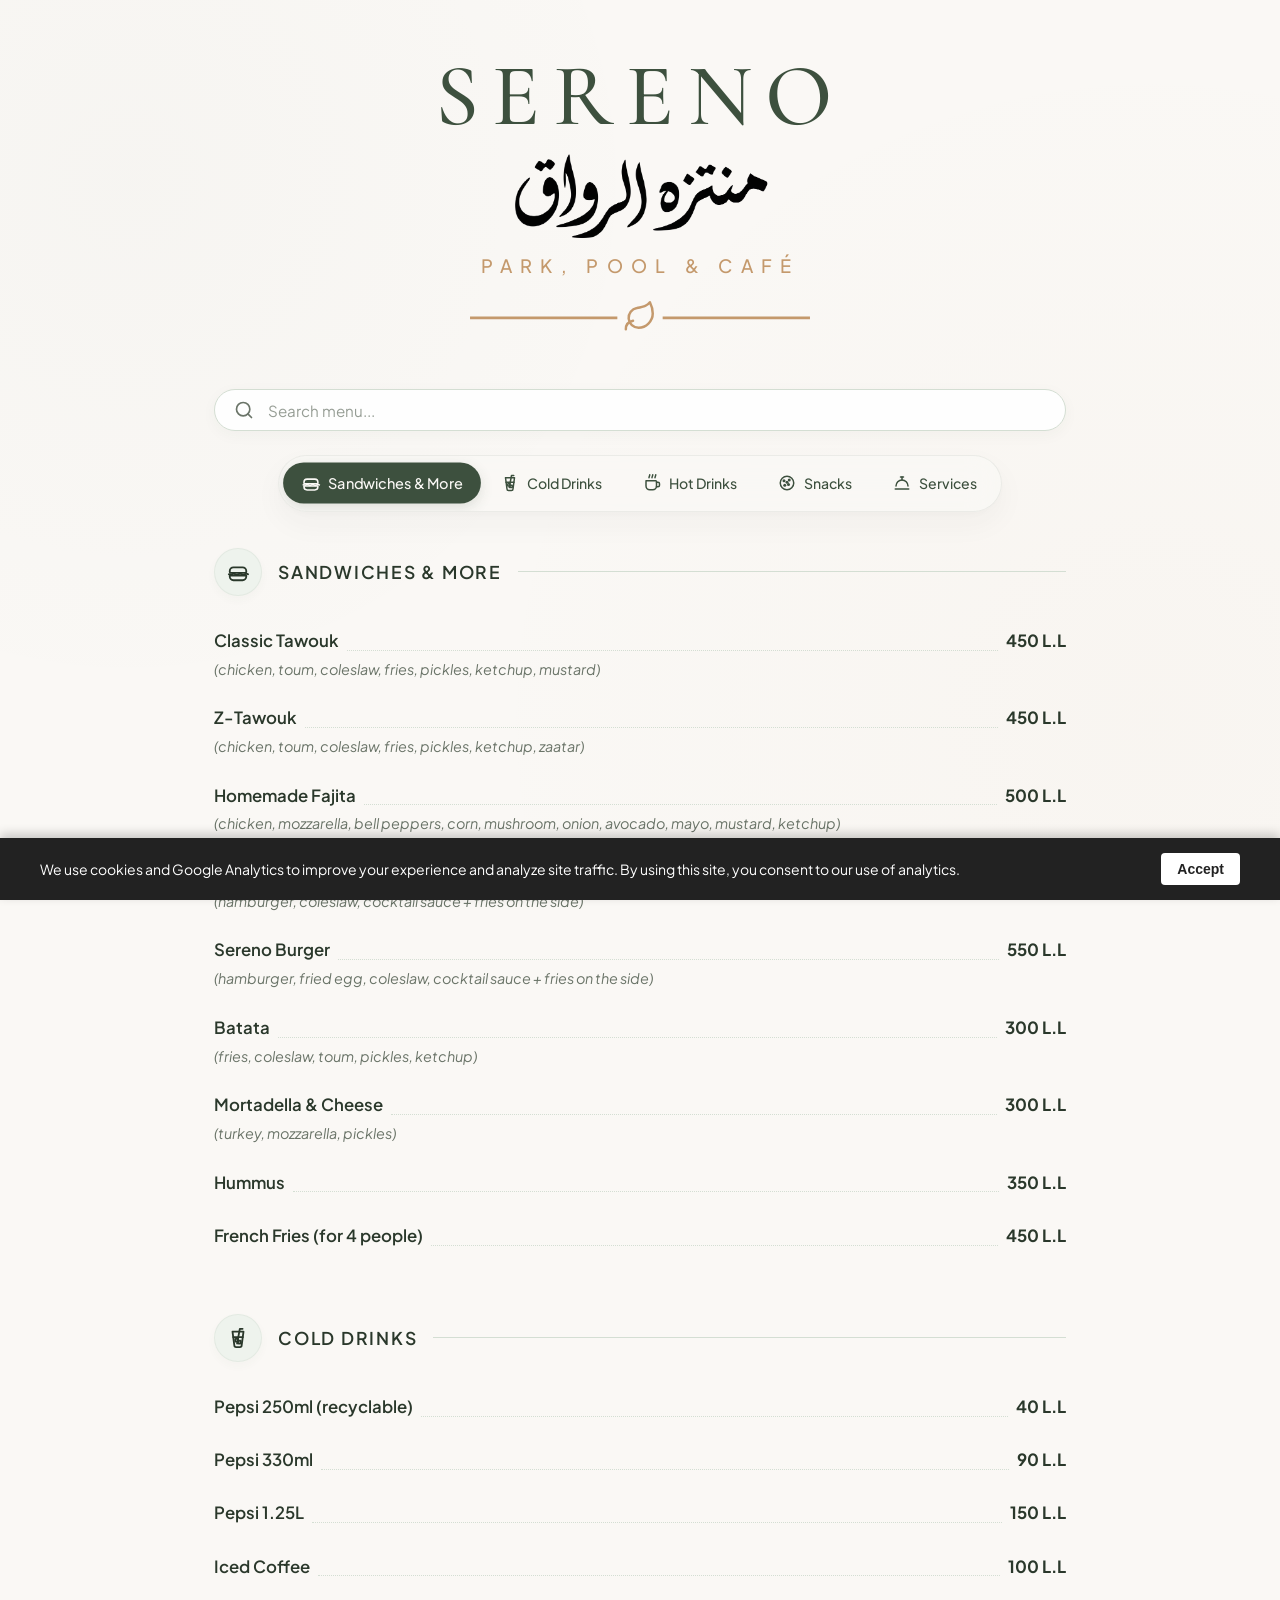
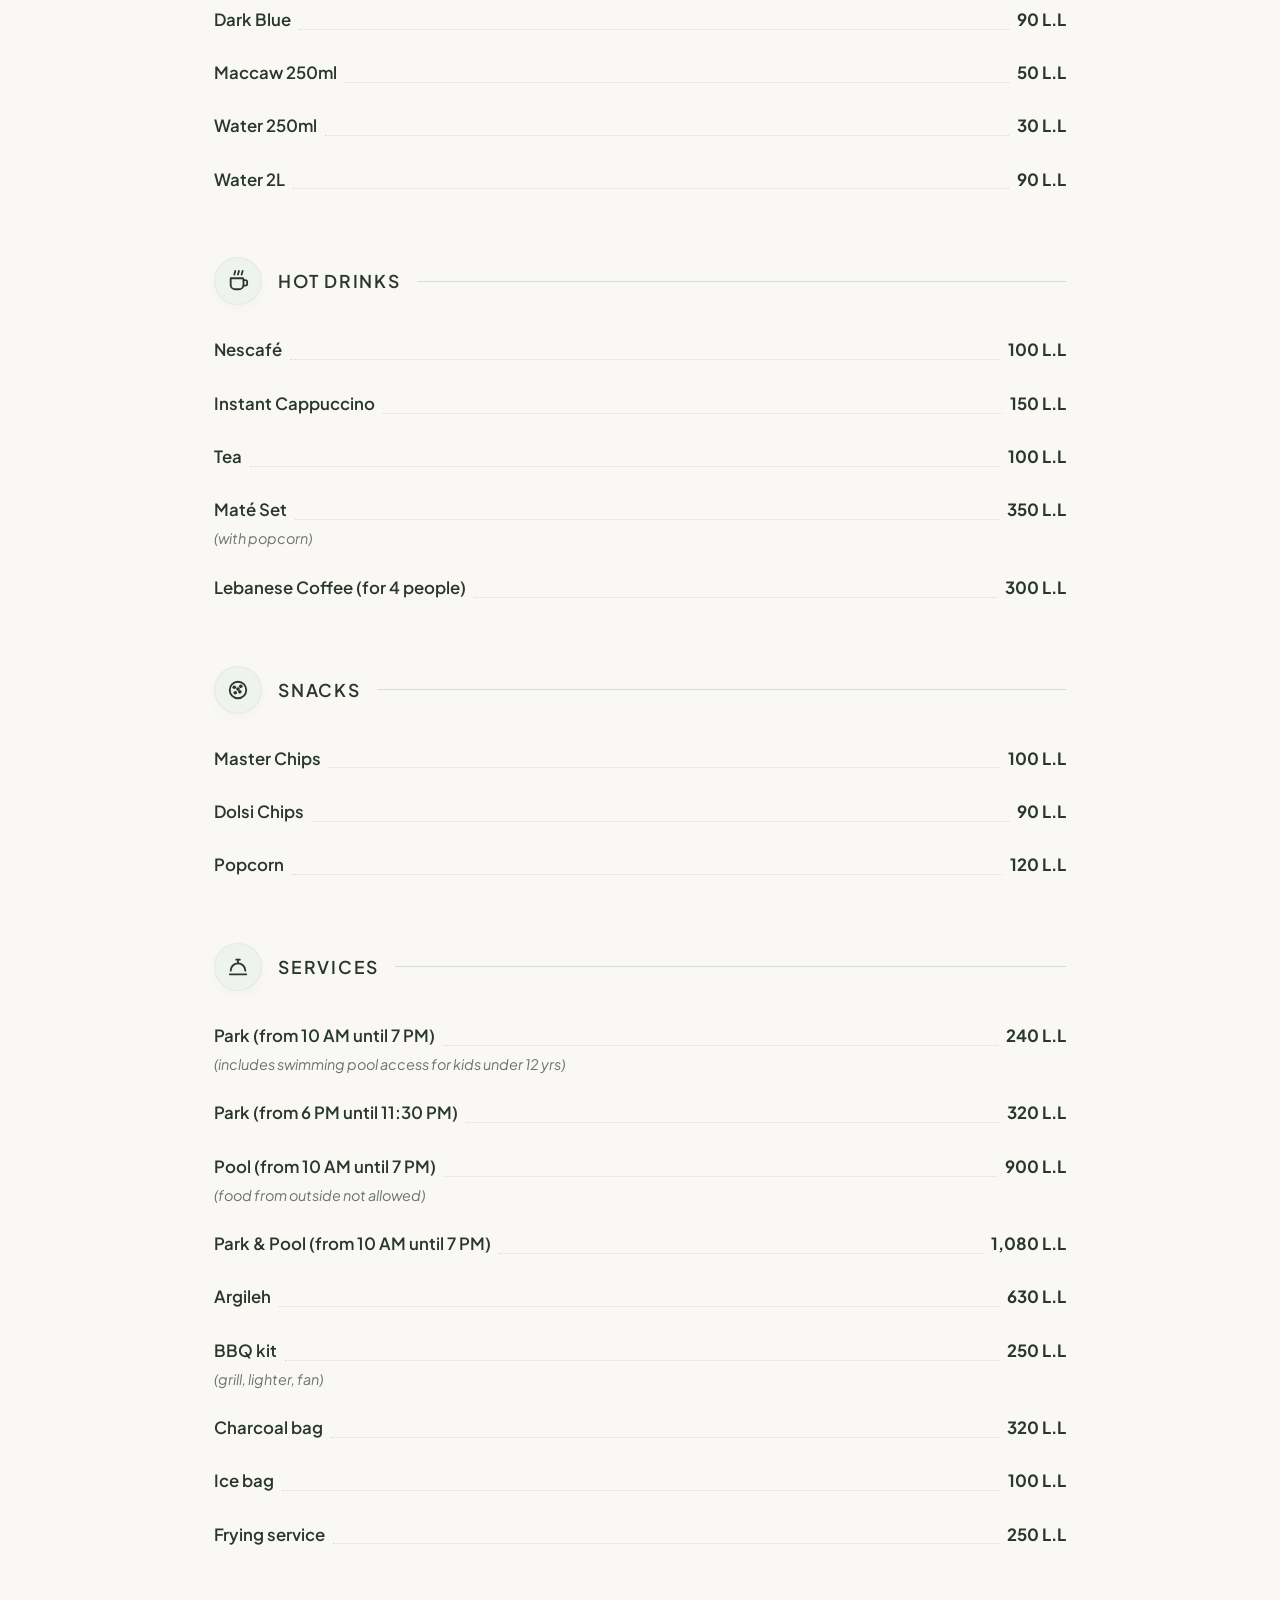
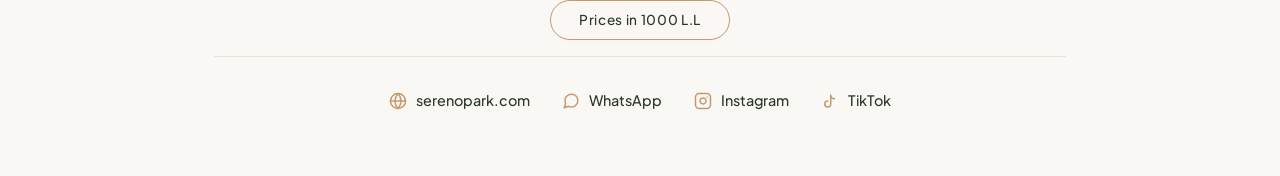
==== index.html @ 5ae4ada9 "html, css, js menu" ====
<!doctype html>
<html lang="en">
    <head>
        <title>Sereno Park & Café | Menu</title>
        <meta charset="UTF-8" />
        <meta name="viewport" content="width=device-width, initial-scale=1.0" />
        <meta
            name="google-site-verification"
            content="google4fcf4c6dfe03cd70" />
        <link rel="canonical" href="https://sereno-lb.github.io/menu/" />
        <link rel="icon" type="image/png" href="cafe-menu/img/favicon.png" />
        <script>
            window.location.replace(redirectToMenu(window.location.href));

            function redirectToMenu(urlString) {
                const url = new URL(urlString);

                if (
                    url.protocol === 'file:' &&
                    url.pathname.endsWith('/index.html')
                ) {
                    url.pathname = url.pathname.replace(
                        '/index.html',
                        '/cafe-menu/index.html'
                    );
                } else if (url.pathname.endsWith('/index.html')) {
                    url.pathname = url.pathname.replace(
                        '/index.html',
                        '/cafe-menu'
                    );
                } else {
                    url.pathname = url.pathname.replace(/\/?$/, '/cafe-menu');
                }

                return url.href;
            }
        </script>
    </head>

    <body>
        Loading menu...
        <p>
            If you are not redirected automatically,
            <a id="redirect-link" href="/menu/cafe-menu"
                >click here to view the menu</a
            >.
        </p>
    </body>
</html>
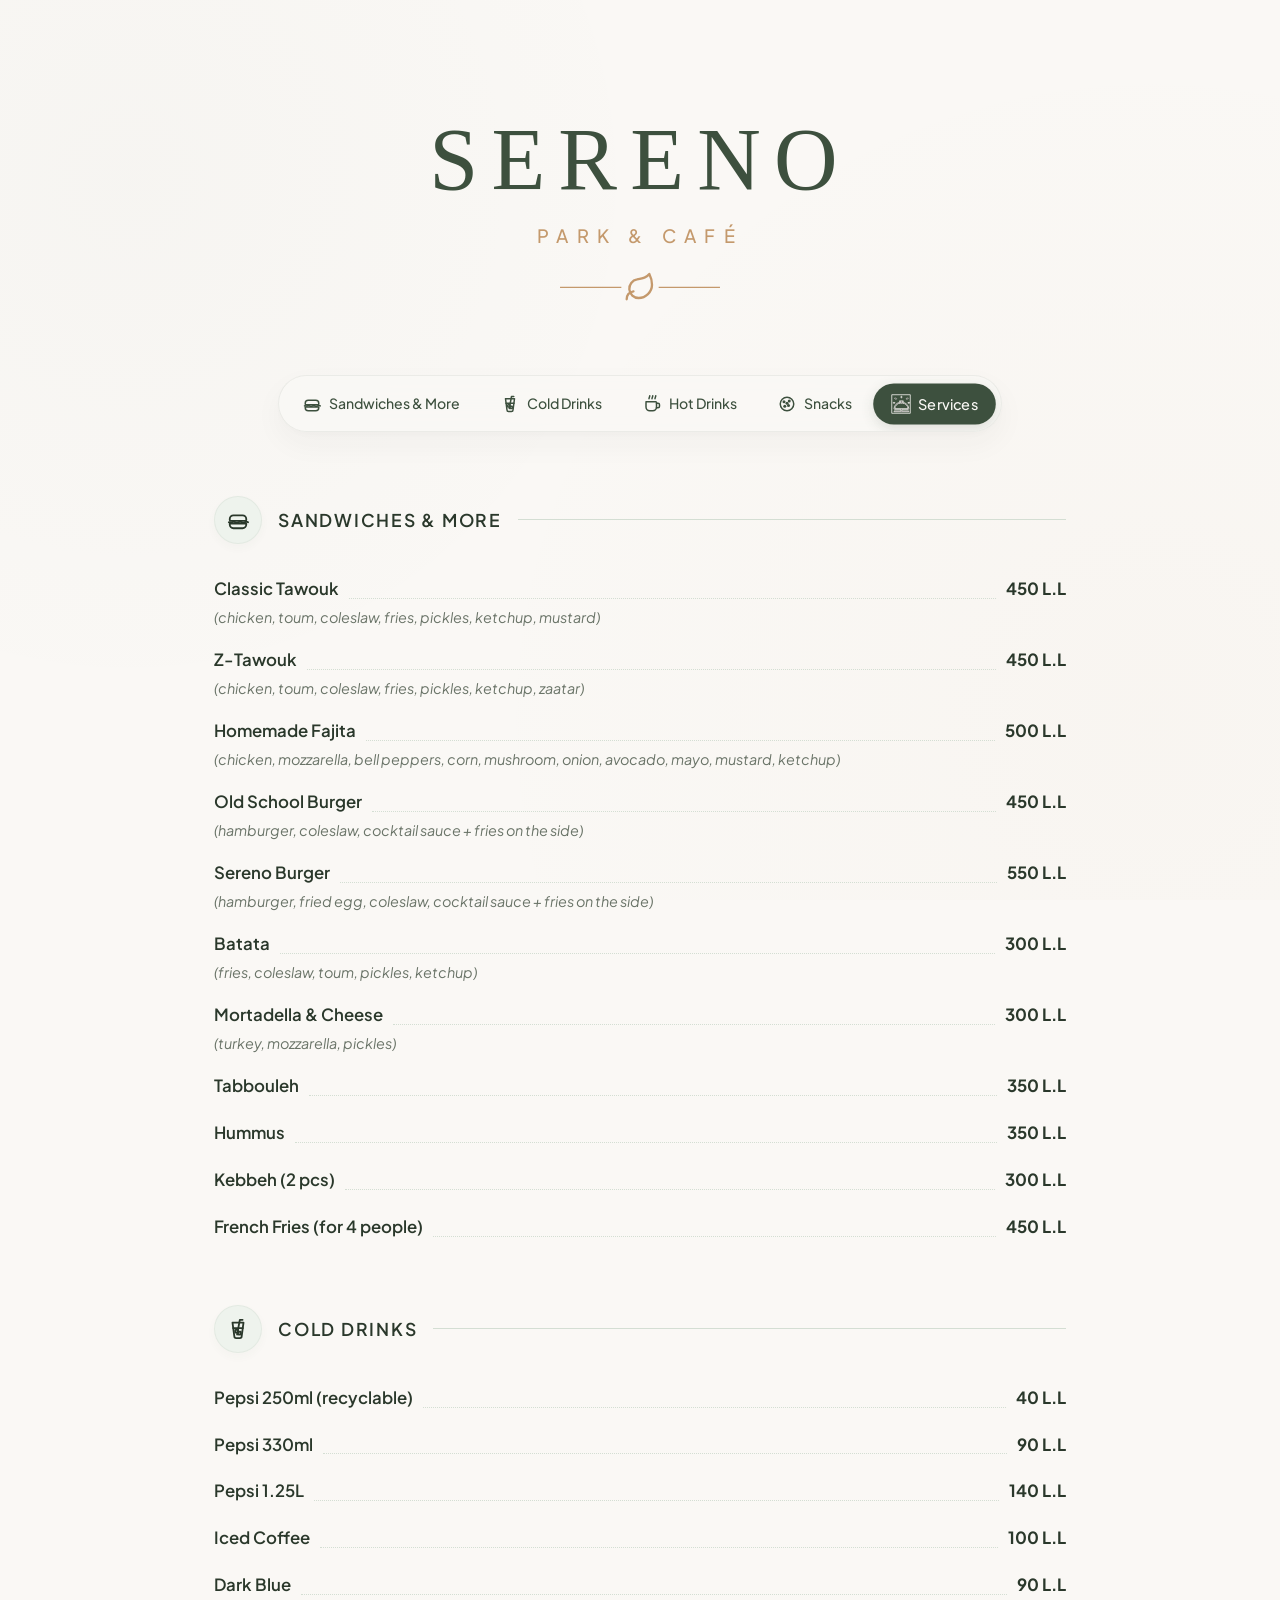
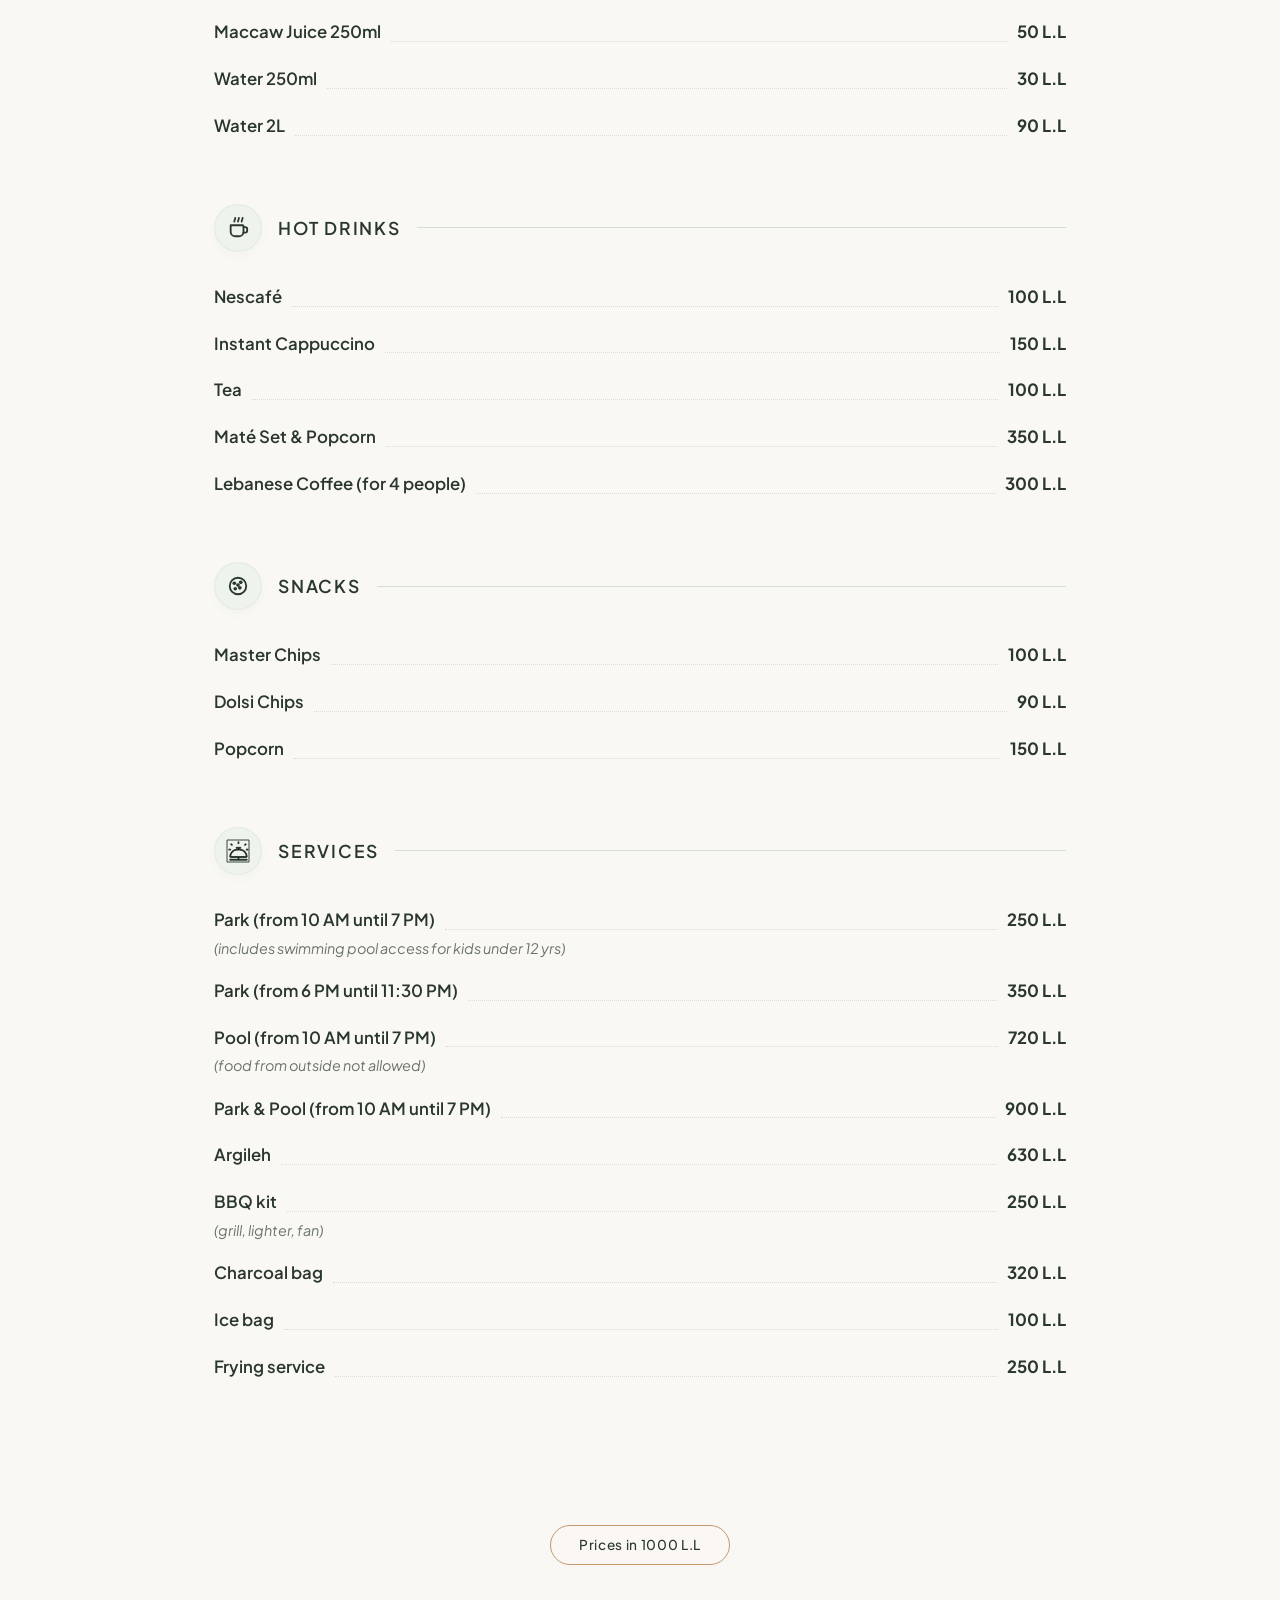
==== commit f776f8b7: "html, css, js menu" ====
--- a/index.html
+++ b/index.html
@@ -1,13 +1,9 @@
 <!doctype html>
-<html lang="en">
+<html>
     <head>
         <title>Sereno Park & Café | Menu</title>
         <meta charset="UTF-8" />
         <meta name="viewport" content="width=device-width, initial-scale=1.0" />
-        <meta
-            name="google-site-verification"
-            content="google4fcf4c6dfe03cd70" />
-        <link rel="canonical" href="https://sereno-lb.github.io/menu/" />
         <link rel="icon" type="image/png" href="cafe-menu/img/favicon.png" />
         <script>
             window.location.replace(redirectToMenu(window.location.href));
